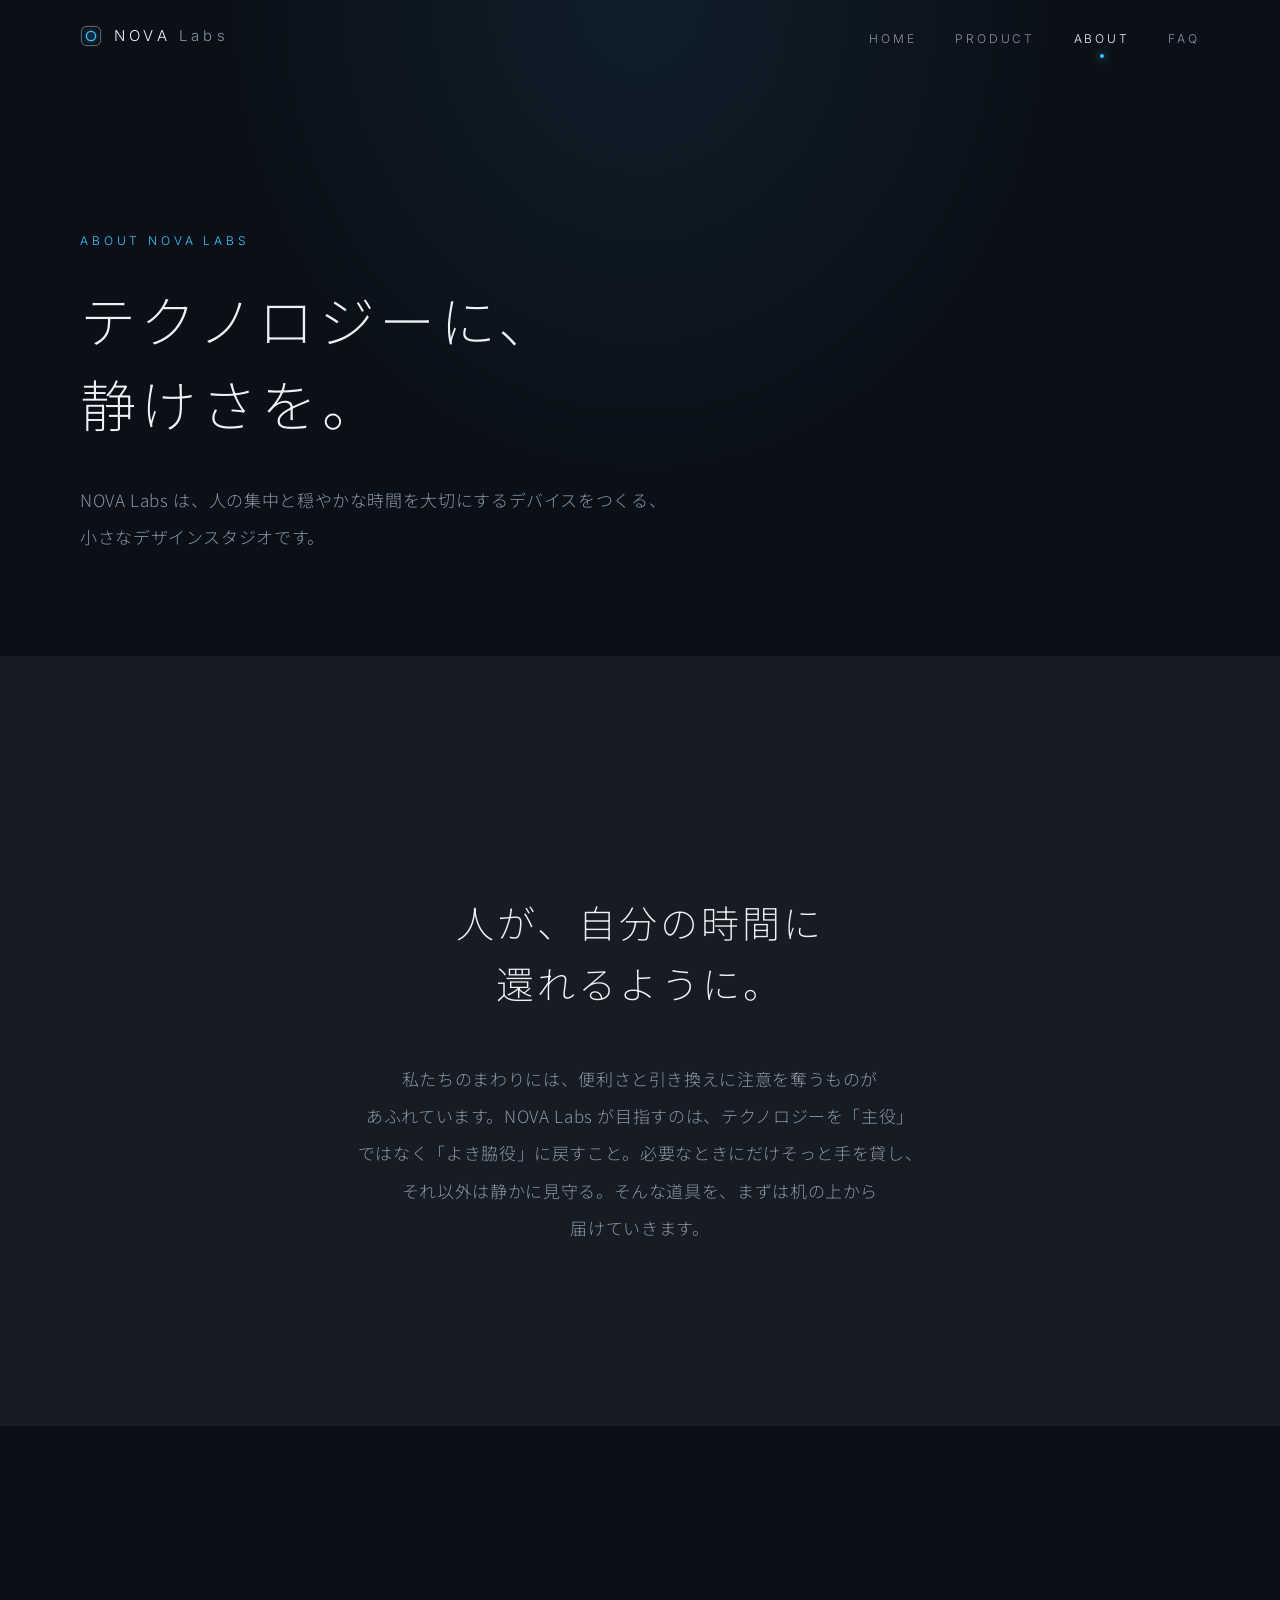
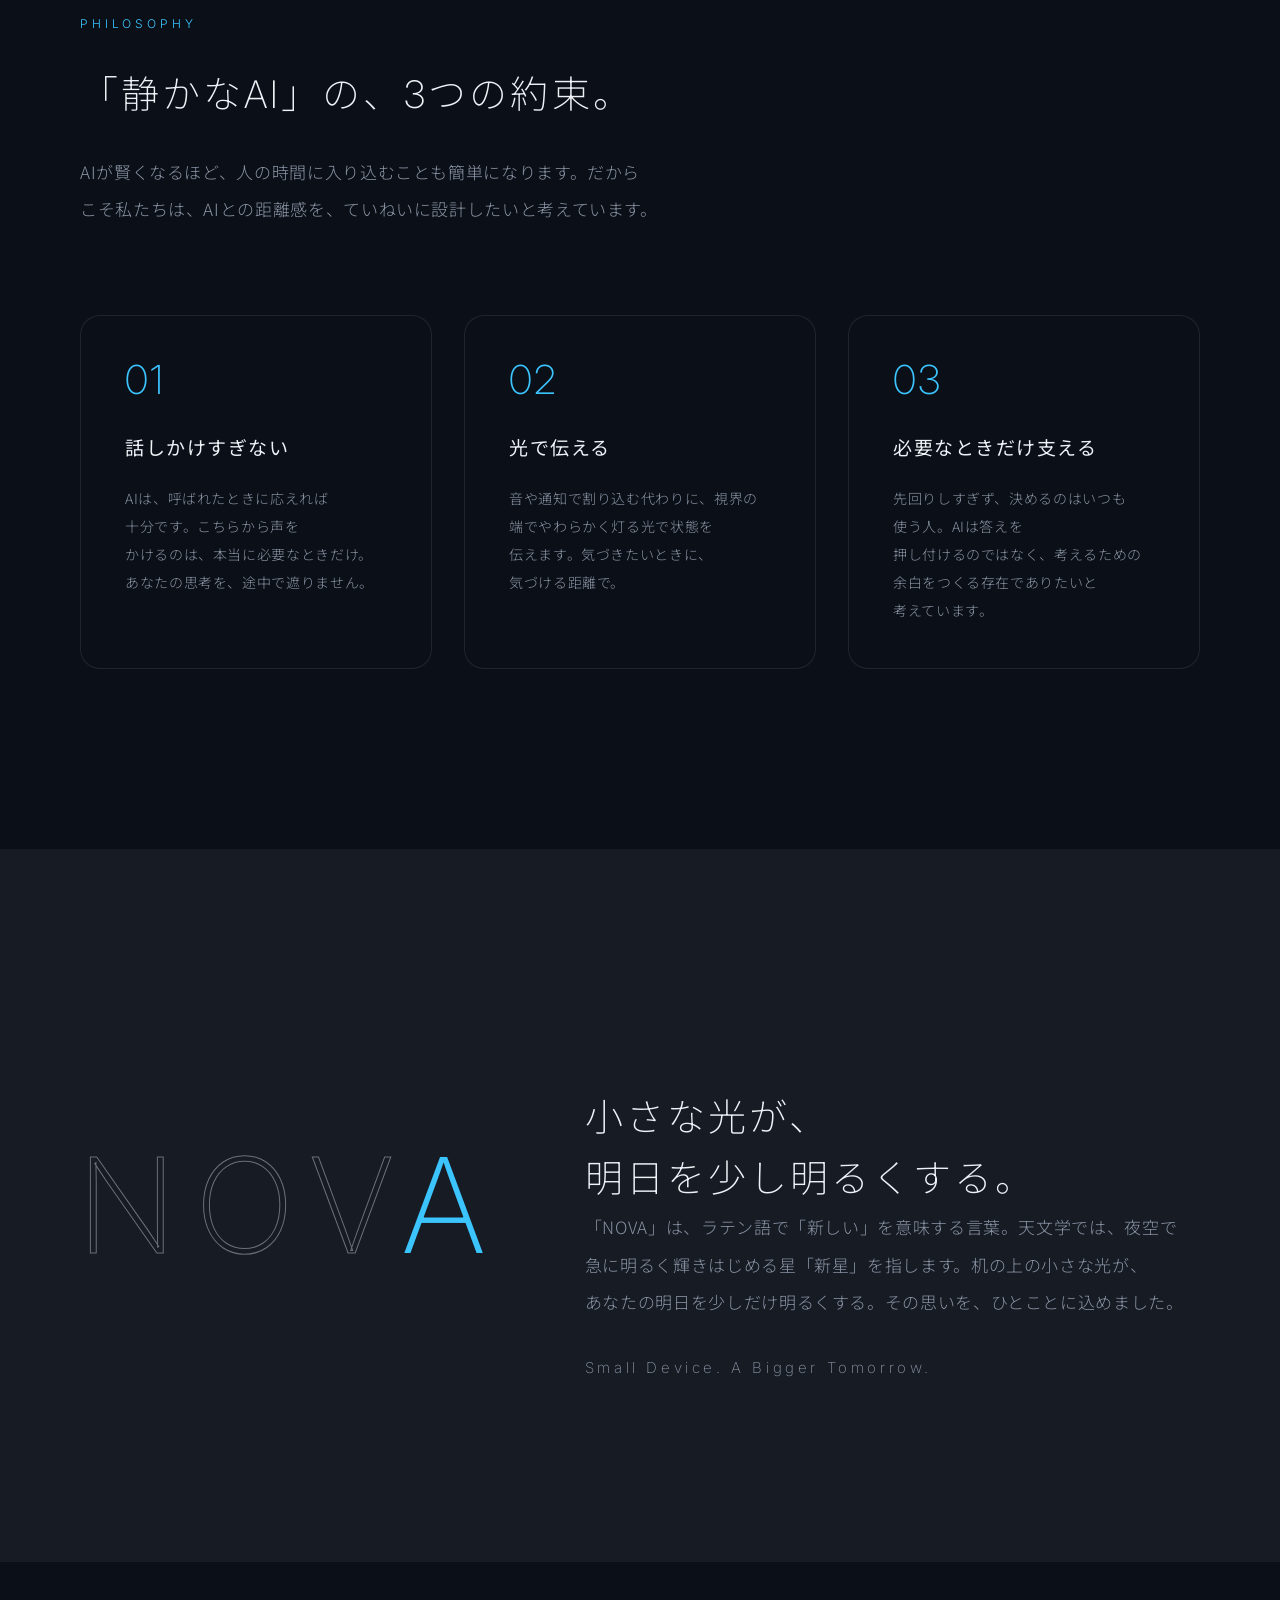
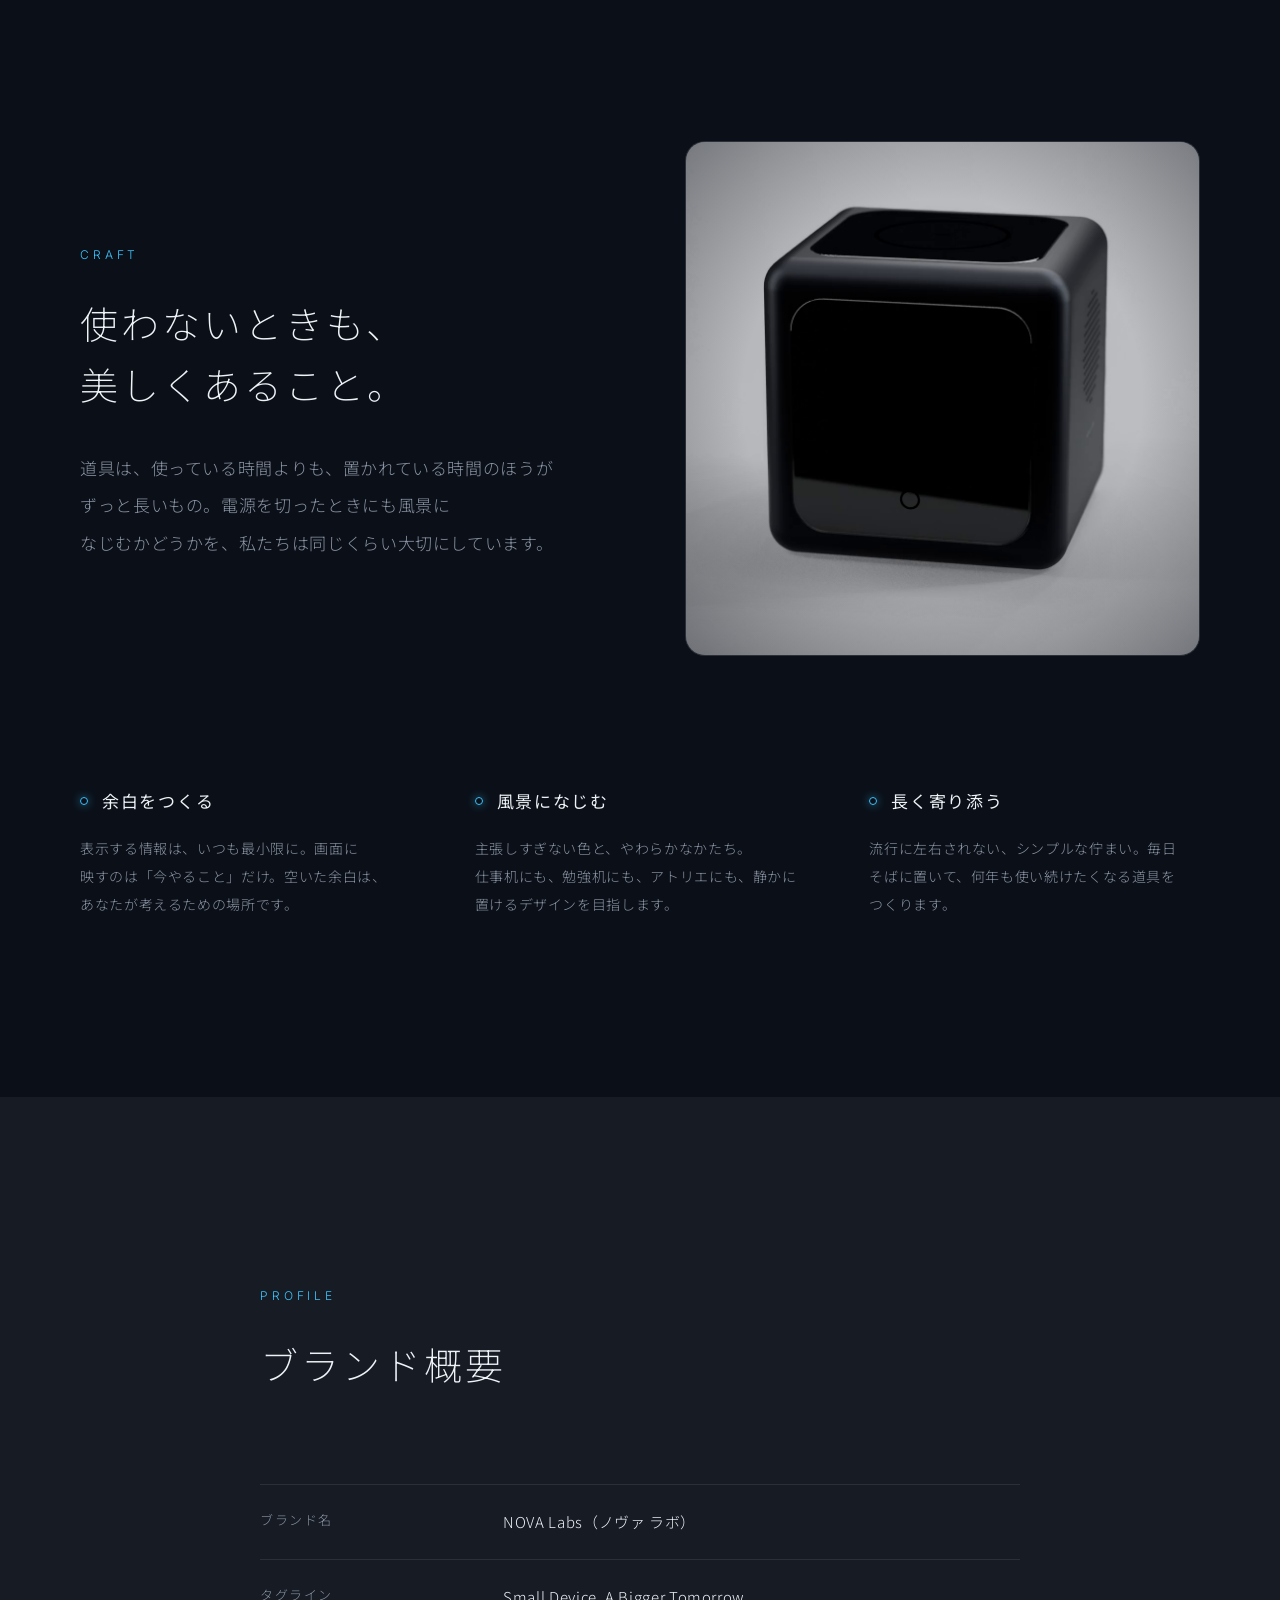
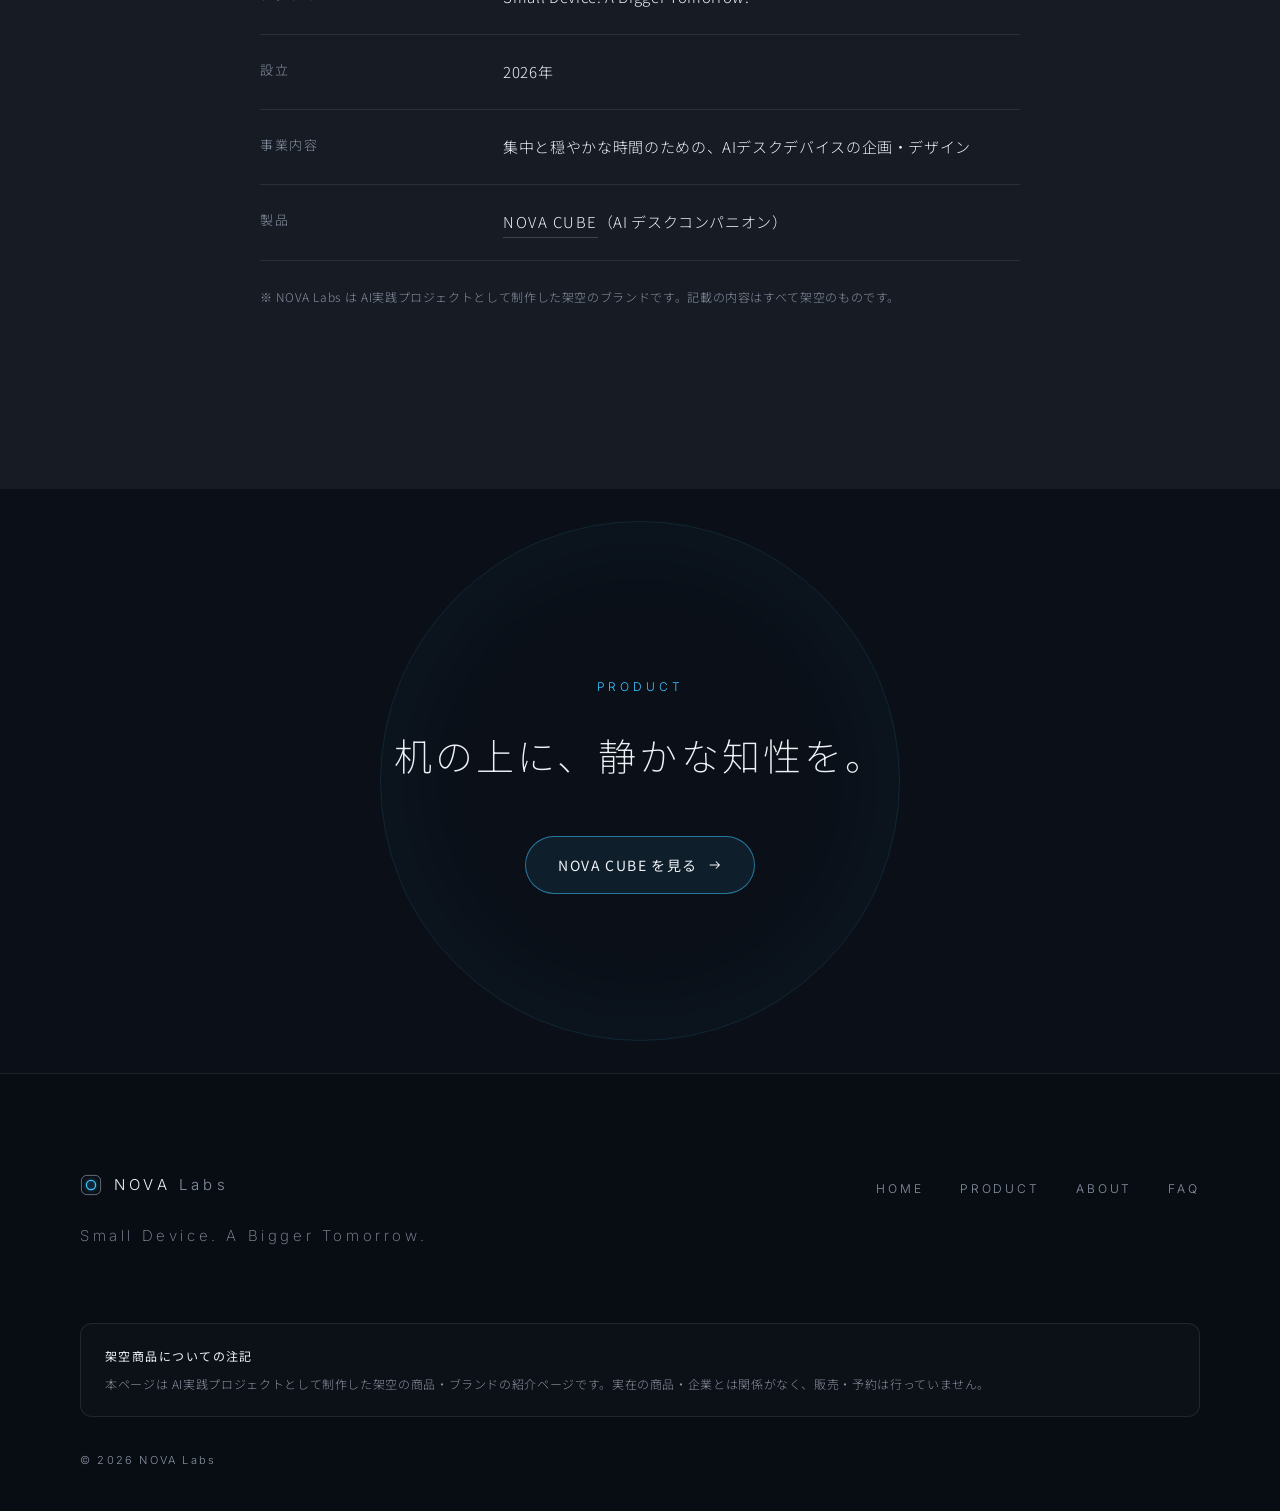
==== about.html @ 793b6bb2 "NOVA Labs 公式サイト（架空ブランド）の初版 トップ・製品情報・FAQ・会社紹介の4ページ構成。 HTML/CSS/少量のJavaScriptのみで、GitHub Pagesにそのまま公開でき" ====
<!DOCTYPE html>
<html lang="ja">
<head>
  <meta charset="UTF-8">
  <meta name="viewport" content="width=device-width, initial-scale=1, viewport-fit=cover">
  <title>NOVA Labs について | NOVA Labs</title>
  <meta name="description" content="テクノロジーに、静けさを。NOVA Labs のミッションと、ものづくりの考え方。※AI実践プロジェクトとして制作した架空のブランドです。">
  <meta name="theme-color" content="#0B1018">
  <meta property="og:type" content="website">
  <meta property="og:title" content="NOVA Labs について | NOVA Labs">
  <meta property="og:description" content="テクノロジーに、静けさを。NOVA Labs のミッションとブランドの考え方（架空のブランド）">
  <link rel="icon" href="data:image/svg+xml,%3Csvg xmlns='http://www.w3.org/2000/svg' viewBox='0 0 32 32'%3E%3Crect width='32' height='32' rx='8' fill='%230B1018'/%3E%3Ccircle cx='16' cy='16' r='7' fill='none' stroke='%233CC4FF' stroke-width='2'/%3E%3C/svg%3E">
  <link rel="preconnect" href="https://fonts.googleapis.com">
  <link rel="preconnect" href="https://fonts.gstatic.com" crossorigin>
  <link href="https://fonts.googleapis.com/css2?family=Inter:wght@200;300;400&family=Noto+Sans+JP:wght@200;300;400&display=swap" rel="stylesheet">
  <link rel="stylesheet" href="css/style.css">
  <script>document.documentElement.classList.add("js");</script>
  <script src="js/main.js" defer></script>
</head>
<body>
  <a class="skip-link" href="#main">本文へスキップ</a>

  <!-- ========== ヘッダー ========== -->
  <header class="site-header">
    <div class="wrap header-inner">
      <a class="logo" href="index.html" aria-label="NOVA Labs トップページ">
        <svg class="logo-mark" viewBox="0 0 24 24" fill="none" aria-hidden="true"><rect x="1.5" y="1.5" width="21" height="21" rx="6" stroke="currentColor" stroke-opacity=".45"/><circle cx="12" cy="12" r="5" stroke="#3CC4FF" stroke-width="1.4"/></svg>
        <span>NOVA <b>Labs</b></span>
      </a>
      <button class="nav-toggle" type="button" aria-expanded="false" aria-controls="global-nav" aria-label="メニューを開く"><span></span><span></span></button>
      <nav class="global-nav" id="global-nav" aria-label="メインメニュー">
        <ul>
          <li><a href="index.html">Home</a></li>
          <li><a href="product.html">Product</a></li>
          <li><a href="about.html" aria-current="page">About</a></li>
          <li><a href="faq.html">FAQ</a></li>
        </ul>
      </nav>
    </div>
  </header>

  <main id="main">

    <!-- ========== ページ見出し ========== -->
    <section class="page-hero">
      <div class="wrap">
        <p class="eyebrow fade">About NOVA Labs</p>
        <h1 class="heading-xl fade" style="--delay:.1s">テクノロジーに、<br>静けさを。</h1>
        <p class="lead fade" style="--delay:.2s">NOVA Labs は、人の集中と穏やかな時間を大切にするデバイスをつくる、小さなデザインスタジオです。</p>
      </div>
    </section>

    <!-- ========== ミッション ========== -->
    <section class="section section--sub mission">
      <div class="wrap wrap--narrow">
        <p class="eyebrow fade">Mission</p>
        <h2 class="heading-l fade" style="--delay:.1s">人が、自分の時間に<br>還れるように。</h2>
        <p class="lead fade" style="--delay:.2s">私たちのまわりには、便利さと引き換えに注意を奪うものがあふれています。NOVA Labs が目指すのは、テクノロジーを「主役」ではなく「よき脇役」に戻すこと。必要なときにだけそっと手を貸し、それ以外は静かに見守る。そんな道具を、まずは机の上から届けていきます。</p>
      </div>
    </section>

    <!-- ========== ブランドの考え方 ========== -->
    <section class="section">
      <div class="wrap">
        <div class="section-head">
          <p class="eyebrow fade">Philosophy</p>
          <h2 class="heading-l fade" style="--delay:.1s">「静かなAI」の、3つの約束。</h2>
          <p class="lead fade" style="--delay:.2s">AIが賢くなるほど、人の時間に入り込むことも簡単になります。だからこそ私たちは、AIとの距離感を、ていねいに設計したいと考えています。</p>
        </div>

        <ol class="principles">
          <li class="principle fade">
            <p class="principle__num">01</p>
            <h3 class="principle__title">話しかけすぎない</h3>
            <p class="principle__text">AIは、呼ばれたときに応えれば十分です。こちらから声をかけるのは、本当に必要なときだけ。あなたの思考を、途中で遮りません。</p>
          </li>
          <li class="principle fade" style="--delay:.1s">
            <p class="principle__num">02</p>
            <h3 class="principle__title">光で伝える</h3>
            <p class="principle__text">音や通知で割り込む代わりに、視界の端でやわらかく灯る光で状態を伝えます。気づきたいときに、気づける距離で。</p>
          </li>
          <li class="principle fade" style="--delay:.2s">
            <p class="principle__num">03</p>
            <h3 class="principle__title">必要なときだけ支える</h3>
            <p class="principle__text">先回りしすぎず、決めるのはいつも使う人。AIは答えを押し付けるのではなく、考えるための余白をつくる存在でありたいと考えています。</p>
          </li>
        </ol>
      </div>
    </section>

    <!-- ========== 名前の由来 ========== -->
    <section class="section section--sub">
      <div class="wrap">
        <div class="name-origin">
          <p class="name-origin__word fade" aria-hidden="true">NOV<span>A</span></p>
          <div>
            <p class="eyebrow fade">Our Name</p>
            <h2 class="heading-l fade" style="--delay:.1s">小さな光が、<br>明日を少し明るくする。</h2>
            <p class="lead fade" style="--delay:.2s">「NOVA」は、ラテン語で「新しい」を意味する言葉。天文学では、夜空で急に明るく輝きはじめる星「新星」を指します。机の上の小さな光が、あなたの明日を少しだけ明るくする。その思いを、ひとことに込めました。</p>
            <p class="tagline-en fade" style="--delay:.3s; margin-top:32px">Small Device. A Bigger Tomorrow.</p>
          </div>
        </div>
      </div>
    </section>

    <!-- ========== ものづくりの姿勢 ========== -->
    <section class="section">
      <div class="wrap">
        <div class="split split--reverse">
          <figure class="fade">
            <div class="frame" style="aspect-ratio:1/1">
              <img src="images/nova-cube-design-off.png" width="1040" height="1040" alt="電源を切った状態の NOVA CUBE。黒いガラス面が静かに佇む" loading="lazy">
            </div>
          </figure>
          <div>
            <p class="eyebrow fade">Craft</p>
            <h2 class="heading-l fade" style="--delay:.1s">使わないときも、<br>美しくあること。</h2>
            <p class="lead fade" style="--delay:.2s">道具は、使っている時間よりも、置かれている時間のほうがずっと長いもの。電源を切ったときにも風景になじむかどうかを、私たちは同じくらい大切にしています。</p>
          </div>
        </div>

        <div class="values" style="margin-top:clamp(72px, 10vw, 128px)">
          <div class="value fade">
            <h3 class="value__title">余白をつくる</h3>
            <p class="value__text">表示する情報は、いつも最小限に。画面に映すのは「今やること」だけ。空いた余白は、あなたが考えるための場所です。</p>
          </div>
          <div class="value fade" style="--delay:.1s">
            <h3 class="value__title">風景になじむ</h3>
            <p class="value__text">主張しすぎない色と、やわらかなかたち。仕事机にも、勉強机にも、アトリエにも、静かに置けるデザインを目指します。</p>
          </div>
          <div class="value fade" style="--delay:.2s">
            <h3 class="value__title">長く寄り添う</h3>
            <p class="value__text">流行に左右されない、シンプルな佇まい。毎日そばに置いて、何年も使い続けたくなる道具をつくります。</p>
          </div>
        </div>
      </div>
    </section>

    <!-- ========== ブランド概要 ========== -->
    <section class="section section--sub">
      <div class="wrap wrap--narrow">
        <div class="section-head">
          <p class="eyebrow fade">Profile</p>
          <h2 class="heading-l fade" style="--delay:.1s">ブランド概要</h2>
        </div>
        <div class="fade" style="--delay:.2s">
          <table class="spec-table">
            <tbody>
              <tr><th scope="row">ブランド名</th><td>NOVA Labs（ノヴァ ラボ）</td></tr>
              <tr><th scope="row">タグライン</th><td>Small Device. A Bigger Tomorrow.</td></tr>
              <tr><th scope="row">設立</th><td>2026年</td></tr>
              <tr><th scope="row">事業内容</th><td>集中と穏やかな時間のための、AIデスクデバイスの企画・デザイン</td></tr>
              <tr><th scope="row">製品</th><td><a class="text-link" href="product.html" style="font-size:inherit; padding-bottom:0">NOVA CUBE</a>（AI デスクコンパニオン）</td></tr>
            </tbody>
          </table>
          <p class="spec-note">※ NOVA Labs は AI実践プロジェクトとして制作した架空のブランドです。記載の内容はすべて架空のものです。</p>
        </div>
      </div>
    </section>

    <!-- ========== 締め ========== -->
    <section class="section closing">
      <div class="wrap wrap--narrow">
        <p class="eyebrow fade">Product</p>
        <h2 class="heading-l fade" style="--delay:.1s">机の上に、静かな知性を。</h2>
        <div class="fade" style="--delay:.2s">
          <div class="btn-row">
            <a class="btn btn--primary" href="product.html">NOVA CUBE を見る
              <svg class="arrow" viewBox="0 0 16 16" fill="none" stroke="currentColor" stroke-width="1.2" aria-hidden="true"><path d="M2 8h11M9 4l4 4-4 4"/></svg>
            </a>
          </div>
        </div>
      </div>
    </section>

  </main>

  <!-- ========== フッター ========== -->
  <footer class="site-footer">
    <div class="wrap">
      <div class="footer-top">
        <div class="footer-brand">
          <a class="logo" href="index.html">
            <svg class="logo-mark" viewBox="0 0 24 24" fill="none" aria-hidden="true"><rect x="1.5" y="1.5" width="21" height="21" rx="6" stroke="currentColor" stroke-opacity=".45"/><circle cx="12" cy="12" r="5" stroke="#3CC4FF" stroke-width="1.4"/></svg>
            <span>NOVA <b>Labs</b></span>
          </a>
          <p class="tagline-en">Small Device. A Bigger Tomorrow.</p>
        </div>
        <nav class="footer-nav" aria-label="フッターメニュー">
          <ul>
            <li><a href="index.html">Home</a></li>
            <li><a href="product.html">Product</a></li>
            <li><a href="about.html">About</a></li>
            <li><a href="faq.html">FAQ</a></li>
          </ul>
        </nav>
      </div>
      <p class="fiction-note"><strong>架空商品についての注記</strong>本ページは AI実践プロジェクトとして制作した架空の商品・ブランドの紹介ページです。実在の商品・企業とは関係がなく、販売・予約は行っていません。</p>
      <p class="copyright">© 2026 NOVA Labs</p>
    </div>
  </footer>
</body>
</html>
---- css/style.css ----
/* ==========================================================
   NOVA Labs — 共通スタイル
   ブランドカラー / 書体は原稿「ブランド基本情報」に準拠
   ========================================================== */

:root {
  --bg: #0B1018;          /* ミッドナイトネイビー */
  --bg-sub: #161B24;      /* ダークチャコール */
  --text: #EEF2F7;        /* オフホワイト */
  --text-sub: #8A93A3;    /* グレー */
  --accent: #3CC4FF;      /* NOVAブルー */
  --accent-soft: rgba(60, 196, 255, 0.14);
  --line: rgba(238, 242, 247, 0.09);
  --line-strong: rgba(238, 242, 247, 0.18);

  --font-head: "Inter", "Noto Sans JP", system-ui, sans-serif;
  --font-body: "Noto Sans JP", "Inter", "Hiragino Sans", "Yu Gothic", system-ui, sans-serif;

  --wrap: 1120px;
  --gutter: clamp(20px, 5vw, 40px);
  --section-y: clamp(96px, 14vw, 180px);
  --radius: 20px;
  --ease: cubic-bezier(0.22, 0.61, 0.36, 1);
  --header-h: 72px;

  color-scheme: dark;
}

*,
*::before,
*::after { box-sizing: border-box; }

html {
  scroll-behavior: smooth;
  scroll-padding-top: var(--header-h);
  -webkit-text-size-adjust: 100%;
}
html:has(.page-nav) { scroll-padding-top: calc(var(--header-h) + 52px); }

body {
  margin: 0;
  background: var(--bg);
  color: var(--text);
  font-family: var(--font-body);
  font-weight: 300;
  font-size: 16px;
  line-height: 2;
  letter-spacing: 0.04em;
  -webkit-font-smoothing: antialiased;
  overflow-x: hidden;
  overflow-x: clip;
}

/* 日本語の改行を文節単位に（対応ブラウザのみ） */
h1, h2, h3, summary, .faq-answer p, .lead, .feature__text, .scene__text, .principle__text, .value__text, .link-card__text {
  word-break: auto-phrase;
}

img { max-width: 100%; height: auto; display: block; }

a { color: inherit; text-decoration: none; }

h1, h2, h3, p, dl, dd, ul, ol, figure { margin: 0; }
ul, ol { padding: 0; list-style: none; }

::selection { background: var(--accent-soft); color: var(--text); }

:focus-visible {
  outline: 1px solid var(--accent);
  outline-offset: 4px;
  border-radius: 4px;
}

.skip-link {
  position: absolute;
  left: 16px;
  top: -60px;
  z-index: 200;
  padding: 8px 16px;
  background: var(--bg-sub);
  border: 1px solid var(--line-strong);
  border-radius: 999px;
  font-size: 13px;
}
.skip-link:focus { top: 12px; }

.wrap {
  width: 100%;
  max-width: calc(var(--wrap) + var(--gutter) * 2);
  margin-inline: auto;
  padding-inline: var(--gutter);
}

.wrap--narrow { max-width: calc(760px + var(--gutter) * 2); }

/* ---------- 文字スタイル ---------- */

.eyebrow {
  display: inline-block;
  font-family: var(--font-head);
  font-weight: 300;
  font-size: 12px;
  letter-spacing: 0.32em;
  text-transform: uppercase;
  color: var(--accent);
  margin-bottom: 28px;
}

.heading-xl,
.heading-l,
.heading-m {
  font-family: var(--font-head);
  font-weight: 200;
  letter-spacing: 0.08em;
  line-height: 1.6;
}

.heading-xl { font-size: clamp(30px, 5.2vw, 56px); line-height: 1.5; }
.heading-l  { font-size: clamp(24px, 3.6vw, 38px); }
.heading-m  { font-size: clamp(19px, 2.2vw, 24px); font-weight: 300; }

.lead {
  font-size: clamp(15px, 1.6vw, 17px);
  color: var(--text-sub);
  line-height: 2.2;
}

.text-sub { color: var(--text-sub); }

.nobr { display: inline-block; }

/* ---------- ボタン ---------- */

.btn-row {
  display: flex;
  flex-wrap: wrap;
  gap: 16px;
  margin-top: 48px;
}

.btn {
  display: inline-flex;
  align-items: center;
  justify-content: center;
  gap: 10px;
  min-height: 52px;
  padding: 14px 32px;
  border-radius: 999px;
  border: 1px solid var(--line-strong);
  background: transparent;
  color: var(--text);
  font: inherit;
  font-size: 14px;
  font-weight: 400;
  letter-spacing: 0.1em;
  cursor: pointer;
  transition: border-color 0.4s var(--ease), background-color 0.4s var(--ease), box-shadow 0.4s var(--ease), color 0.4s var(--ease);
}

.btn:hover { border-color: var(--text-sub); }

.btn--primary {
  border-color: rgba(60, 196, 255, 0.55);
  background: rgba(60, 196, 255, 0.08);
}
.btn--primary:hover {
  border-color: var(--accent);
  background: rgba(60, 196, 255, 0.14);
  box-shadow: 0 0 32px rgba(60, 196, 255, 0.18);
}

.btn .arrow {
  width: 14px;
  height: 14px;
  transition: transform 0.4s var(--ease);
}
.btn:hover .arrow { transform: translateX(3px); }

.text-link {
  display: inline-flex;
  align-items: center;
  gap: 10px;
  font-size: 14px;
  letter-spacing: 0.1em;
  color: var(--text);
  padding-bottom: 4px;
  border-bottom: 1px solid var(--line-strong);
  transition: border-color 0.4s var(--ease), color 0.4s var(--ease);
}
.text-link:hover { border-color: var(--accent); color: var(--accent); }

/* 先行予約ボタンを押したときの案内 */
.reserve-note {
  margin-top: 20px;
  font-size: 13px;
  line-height: 1.9;
  color: var(--text-sub);
}
.reserve-note::before {
  content: "";
  display: inline-block;
  width: 6px;
  height: 6px;
  margin-right: 10px;
  border-radius: 50%;
  background: var(--accent);
  box-shadow: 0 0 10px var(--accent);
  vertical-align: middle;
}

/* ==========================================================
   ヘッダー
   ========================================================== */

.site-header {
  position: fixed;
  inset: 0 0 auto 0;
  z-index: 100;
  padding-top: env(safe-area-inset-top, 0px);
  transition: background-color 0.5s var(--ease), border-color 0.5s var(--ease), backdrop-filter 0.5s var(--ease);
  border-bottom: 1px solid transparent;
}

.site-header.is-scrolled,
.site-header.is-open {
  background: rgba(11, 16, 24, 0.78);
  -webkit-backdrop-filter: blur(16px);
  backdrop-filter: blur(16px);
  border-bottom-color: var(--line);
}

.header-inner {
  display: flex;
  align-items: center;
  justify-content: space-between;
  height: var(--header-h);
}

.logo {
  display: inline-flex;
  align-items: center;
  gap: 12px;
  font-family: var(--font-head);
  font-weight: 300;
  font-size: 15px;
  letter-spacing: 0.28em;
}

.logo-mark {
  width: 22px;
  height: 22px;
  flex-shrink: 0;
}
.logo-mark circle { filter: drop-shadow(0 0 3px rgba(60, 196, 255, 0.8)); }

.logo span b { font-weight: 300; color: var(--text-sub); }

.global-nav ul {
  display: flex;
  gap: clamp(24px, 3vw, 44px);
}

.global-nav a {
  position: relative;
  font-family: var(--font-head);
  font-size: 12px;
  letter-spacing: 0.24em;
  text-transform: uppercase;
  color: var(--text-sub);
  transition: color 0.4s var(--ease);
  padding-block: 8px;
}

.global-nav a:hover,
.global-nav a[aria-current="page"] { color: var(--text); }

.global-nav a[aria-current="page"]::after {
  content: "";
  position: absolute;
  left: 50%;
  bottom: -4px;
  width: 4px;
  height: 4px;
  margin-left: -2px;
  border-radius: 50%;
  background: var(--accent);
  box-shadow: 0 0 8px var(--accent);
}

.nav-toggle {
  display: none;
  position: relative;
  width: 44px;
  height: 44px;
  margin-right: -10px;
  background: none;
  border: 0;
  color: var(--text);
  cursor: pointer;
}

.nav-toggle span {
  position: absolute;
  left: 12px;
  right: 12px;
  height: 1px;
  background: currentColor;
  transition: transform 0.4s var(--ease), top 0.4s var(--ease);
}
.nav-toggle span:nth-child(1) { top: 18px; }
.nav-toggle span:nth-child(2) { top: 26px; }

.site-header.is-open .nav-toggle span:nth-child(1) { top: 22px; transform: rotate(45deg); }
.site-header.is-open .nav-toggle span:nth-child(2) { top: 22px; transform: rotate(-45deg); }

@media (max-width: 760px) {
  :root { --header-h: 64px; }

  .nav-toggle { display: block; }

  .global-nav {
    position: absolute;
    top: 100%;
    left: 0;
    right: 0;
    background: var(--bg);
    border-bottom: 1px solid var(--line);
    visibility: hidden;
    opacity: 0;
    transform: translateY(-8px);
    transition: opacity 0.4s var(--ease), transform 0.4s var(--ease), visibility 0.4s;
  }

  .site-header.is-open { background: var(--bg); }

  .site-header.is-open .global-nav {
    visibility: visible;
    opacity: 1;
    transform: none;
  }

  .global-nav ul {
    flex-direction: column;
    gap: 0;
    padding: 12px var(--gutter) 28px;
  }

  .global-nav a {
    display: block;
    padding-block: 16px;
    font-size: 13px;
    border-bottom: 1px solid var(--line);
  }

  .global-nav a[aria-current="page"]::after {
    left: auto;
    right: 4px;
    top: 50%;
    bottom: auto;
    margin: -2px 0 0;
  }
}

/* ==========================================================
   共通セクション
   ========================================================== */

.section { padding-block: var(--section-y); }
.section--sub { background: var(--bg-sub); }

.section-head { margin-bottom: clamp(48px, 7vw, 88px); }
.section-head .lead { margin-top: 28px; max-width: 40em; }
.section-head--center { text-align: center; }
.section-head--center .lead { margin-inline: auto; }

/* 下層ページの見出し */
.page-hero {
  overflow: hidden;
  padding-top: calc(var(--header-h) + clamp(72px, 12vw, 150px));
  padding-bottom: clamp(56px, 8vw, 100px);
  position: relative;
}
.page-hero .lead { margin-top: 32px; max-width: 36em; }

.page-hero::before {
  content: "";
  position: absolute;
  top: 0;
  left: 50%;
  width: min(900px, 140vw);
  height: 520px;
  transform: translateX(-50%);
  background: radial-gradient(ellipse at 50% 0%, rgba(60, 196, 255, 0.08), transparent 65%);
  pointer-events: none;
}

/* 画像フレーム（明るい背景の製品写真を、暗い画面になじませる） */
.frame {
  position: relative;
  overflow: hidden;
  border-radius: var(--radius);
  background: var(--bg-sub);
  border: 1px solid var(--line);
}
.frame img {
  width: 100%;
  height: 100%;
  object-fit: cover;
}
.frame::after {
  content: "";
  position: absolute;
  inset: 0;
  pointer-events: none;
  background: radial-gradient(ellipse at center, transparent 55%, rgba(11, 16, 24, 0.38) 100%);
}
.frame--flat::after { display: none; }

.caption {
  margin-top: 16px;
  font-size: 12px;
  letter-spacing: 0.12em;
  color: var(--text-sub);
}

/* 2カラム（画像＋テキスト） */
.split {
  display: grid;
  grid-template-columns: 1fr 1fr;
  gap: clamp(40px, 7vw, 104px);
  align-items: center;
}
.split--reverse > :first-child { order: 2; }
.split .lead { margin-top: 32px; }

@media (max-width: 860px) {
  .split { grid-template-columns: 1fr; }
  .split--reverse > :first-child { order: 0; }
}

/* ==========================================================
   トップページ
   ========================================================== */

.hero {
  position: relative;
  overflow: hidden;
  padding-top: calc(var(--header-h) + clamp(64px, 11vw, 132px));
  padding-bottom: clamp(64px, 10vw, 120px);
  text-align: center;
}

.hero::before {
  content: "";
  position: absolute;
  top: 0;
  left: 50%;
  width: min(1100px, 160vw);
  height: 760px;
  transform: translateX(-50%);
  background: radial-gradient(ellipse at 50% 10%, rgba(60, 196, 255, 0.1), transparent 62%);
  pointer-events: none;
}

.hero .lead {
  margin: 36px auto 0;
  max-width: 30em;
}

.hero .btn-row { justify-content: center; }

.hero-visual {
  position: relative;
  margin-top: clamp(64px, 9vw, 112px);
}

.hero-visual .frame { aspect-ratio: 16 / 9; }

.hero-visual::before {
  content: "";
  position: absolute;
  left: 15%;
  right: 15%;
  bottom: -40px;
  height: 80px;
  background: radial-gradient(ellipse at center, rgba(60, 196, 255, 0.22), transparent 70%);
  filter: blur(20px);
  pointer-events: none;
}

.tagline-en {
  font-family: var(--font-head);
  font-weight: 200;
  letter-spacing: 0.24em;
  font-size: clamp(13px, 1.4vw, 15px);
  color: var(--text-sub);
}

/* 課題提起 */
.statement { text-align: center; }
.statement .lead {
  margin: 40px auto 0;
  max-width: 34em;
}

/* 夜のビジュアル（PCでは画像を右側に、スマホでは上に配置） */
.night-band {
  position: relative;
  min-height: clamp(560px, 48vw, 860px); /* 画像（4:3）の比率に合わせる */
  display: flex;
  align-items: center;
  overflow: hidden;
  background: var(--bg);
}

.night-band__img {
  position: absolute;
  top: 0;
  bottom: 0;
  right: 0;
  left: 36%;
}
.night-band__img img {
  width: 100%;
  height: 100%;
  object-fit: cover;
  object-position: 50% 50%;
}
.night-band__img::after {
  content: "";
  position: absolute;
  inset: 0;
  background:
    linear-gradient(90deg, var(--bg) 0%, rgba(11, 16, 24, 0.55) 22%, transparent 48%),
    linear-gradient(0deg, var(--bg) 0%, transparent 20%),
    linear-gradient(180deg, var(--bg) 0%, transparent 20%);
}

.night-band .wrap { position: relative; }
.night-band__text { max-width: 26em; }
.night-band__text .lead { margin-top: 32px; color: #b3bbc8; }

@media (max-width: 760px) {
  .night-band { display: block; min-height: 0; padding-bottom: var(--section-y); }
  .night-band__img { position: relative; left: auto; height: auto; aspect-ratio: 4 / 3; margin-bottom: -8vw; }
  .night-band__img::after {
    background:
      linear-gradient(0deg, var(--bg) 0%, transparent 35%),
      linear-gradient(180deg, var(--bg) 0%, transparent 18%);
  }
}

/* 機能カード */
.feature-grid {
  display: grid;
  grid-template-columns: repeat(4, 1fr);
  gap: 1px;
  background: var(--line);
  border: 1px solid var(--line);
  border-radius: var(--radius);
  overflow: hidden;
}

.feature {
  background: var(--bg);
  padding: clamp(32px, 3.4vw, 44px) clamp(24px, 2.6vw, 34px);
  transition: background-color 0.5s var(--ease);
}
.section--sub .feature { background: var(--bg-sub); }
.feature:hover { background: #111722; }
.section--sub .feature:hover { background: #1a202b; }

.feature__icon {
  width: 40px;
  height: 40px;
  color: var(--accent);
  margin-bottom: 36px;
}

.feature__label {
  font-family: var(--font-head);
  font-size: 11px;
  letter-spacing: 0.3em;
  color: var(--accent);
}

.feature__title {
  margin-top: 8px;
  font-size: 18px;
  font-weight: 400;
  letter-spacing: 0.08em;
}

.feature__text {
  margin-top: 18px;
  font-size: 14px;
  line-height: 2;
  color: var(--text-sub);
}

@media (max-width: 960px) {
  .feature-grid { grid-template-columns: repeat(2, 1fr); }
}
@media (max-width: 540px) {
  .feature-grid { grid-template-columns: 1fr; }
}

/* 各ページへの導線 */
.link-cards {
  display: grid;
  grid-template-columns: repeat(3, 1fr);
  gap: 20px;
}

.link-card {
  position: relative;
  display: flex;
  flex-direction: column;
  min-height: 240px;
  padding: 36px 32px 32px;
  border: 1px solid var(--line);
  border-radius: var(--radius);
  background: linear-gradient(180deg, rgba(238, 242, 247, 0.02), transparent);
  transition: border-color 0.5s var(--ease), background-color 0.5s var(--ease), transform 0.5s var(--ease);
}
.link-card:hover {
  border-color: rgba(60, 196, 255, 0.4);
  background-color: rgba(60, 196, 255, 0.03);
}

.link-card__label {
  font-family: var(--font-head);
  font-size: 11px;
  letter-spacing: 0.3em;
  color: var(--accent);
}
.link-card__title {
  margin-top: 12px;
  font-size: 20px;
  font-weight: 300;
  letter-spacing: 0.08em;
}
.link-card__text {
  margin-top: 14px;
  font-size: 14px;
  line-height: 1.9;
  color: var(--text-sub);
}
.link-card__arrow {
  margin-top: auto;
  padding-top: 28px;
  width: 20px;
  height: auto;
  color: var(--text-sub);
  transition: color 0.4s var(--ease), transform 0.4s var(--ease);
}
.link-card:hover .link-card__arrow { color: var(--accent); transform: translateX(4px); }

@media (max-width: 860px) {
  .link-cards { grid-template-columns: 1fr; }
  .link-card { min-height: 0; }
}

/* 締めのCTA */
.closing {
  text-align: center;
  position: relative;
  overflow: hidden;
}
.closing::before {
  content: "";
  position: absolute;
  left: 50%;
  top: 50%;
  width: 520px;
  height: 520px;
  transform: translate(-50%, -50%);
  border-radius: 50%;
  border: 1px solid rgba(60, 196, 255, 0.12);
  box-shadow: 0 0 120px rgba(60, 196, 255, 0.05) inset;
  pointer-events: none;
}
.closing .wrap { position: relative; }
.closing .btn-row { justify-content: center; }
.closing .price { margin-top: 36px; }

@media (max-width: 540px) {
  .closing::before { width: 360px; height: 360px; }
}

/* ==========================================================
   製品ページ
   ========================================================== */

.product-hero {
  overflow: hidden;
  padding-top: calc(var(--header-h) + clamp(64px, 10vw, 120px));
  padding-bottom: clamp(56px, 8vw, 96px);
  position: relative;
}
.product-hero::before {
  content: "";
  position: absolute;
  top: 0;
  left: 50%;
  width: min(1000px, 150vw);
  height: 640px;
  transform: translateX(-50%);
  background: radial-gradient(ellipse at 50% 0%, rgba(60, 196, 255, 0.09), transparent 65%);
  pointer-events: none;
}
.product-hero__head { text-align: center; position: relative; }
.product-name {
  font-family: var(--font-head);
  font-weight: 200;
  font-size: clamp(40px, 8vw, 88px);
  letter-spacing: 0.24em;
  line-height: 1.2;
  margin-right: -0.24em; /* 字間ぶんのずれを補正して中央に */
}
.product-hero__head .lead { margin: 28px auto 0; max-width: 30em; }
.product-hero .frame {
  margin-top: clamp(56px, 8vw, 96px);
  aspect-ratio: 16 / 9;
}

/* ページ内ナビ（製品ページの目次） */
.page-nav {
  position: sticky;
  top: calc(var(--header-h) + env(safe-area-inset-top, 0px));
  z-index: 50;
  background: rgba(11, 16, 24, 0.82);
  -webkit-backdrop-filter: blur(14px);
  backdrop-filter: blur(14px);
  border-bottom: 1px solid var(--line);
}
.page-nav ul {
  display: flex;
  gap: clamp(20px, 3vw, 40px);
  overflow-x: auto;
  scrollbar-width: none;
  -webkit-overflow-scrolling: touch;
}
.page-nav ul::-webkit-scrollbar { display: none; }
.page-nav a {
  display: block;
  padding-block: 16px;
  font-family: var(--font-head);
  font-size: 11px;
  letter-spacing: 0.24em;
  text-transform: uppercase;
  white-space: nowrap;
  color: var(--text-sub);
  transition: color 0.4s var(--ease);
}
.page-nav a:hover,
.page-nav a.is-active { color: var(--text); }

/* 数字で見るキューブ */
.key-figures {
  display: grid;
  grid-template-columns: repeat(3, 1fr);
  margin-top: clamp(56px, 8vw, 96px);
  border-top: 1px solid var(--line);
}
.key-figure {
  display: flex;
  flex-direction: column-reverse; /* 数値を上、ラベルを下に表示 */
  justify-content: flex-end;
  padding: 32px 0 0;
}
.key-figure + .key-figure { padding-left: clamp(16px, 3vw, 40px); border-left: 1px solid var(--line); }
.key-figure__value {
  font-family: var(--font-head);
  font-weight: 200;
  font-size: clamp(30px, 4.6vw, 52px);
  letter-spacing: 0.04em;
  line-height: 1.2;
}
.key-figure__value small {
  font-size: 0.38em;
  margin-left: 6px;
  letter-spacing: 0.12em;
  color: var(--text-sub);
}
.key-figure__label {
  margin-top: 10px;
  font-size: 13px;
  color: var(--text-sub);
}
@media (max-width: 540px) {
  .key-figures { grid-template-columns: 1fr; }
  .key-figure + .key-figure { padding-left: 0; border-left: 0; border-top: 1px solid var(--line); margin-top: 32px; }
}

/* 使い方シーン */
.scenes { display: grid; gap: clamp(72px, 10vw, 128px); }

.scene {
  display: grid;
  grid-template-columns: 1.15fr 1fr;
  gap: clamp(36px, 6vw, 88px);
  align-items: center;
}
.scene:nth-child(even) .scene__img { order: 2; }

.scene__img .frame { aspect-ratio: 4 / 3; }

.scene__time {
  display: flex;
  align-items: center;
  gap: 14px;
  font-family: var(--font-head);
  font-size: 11px;
  letter-spacing: 0.3em;
  color: var(--accent);
  margin-bottom: 24px;
}
.scene__time::after {
  content: "";
  width: 40px;
  height: 1px;
  background: rgba(60, 196, 255, 0.4);
}
.scene__text { margin-top: 24px; color: var(--text-sub); }

@media (max-width: 860px) {
  .scene { grid-template-columns: 1fr; }
  .scene:nth-child(even) .scene__img { order: 0; }
}

/* デザイン */
.design-img .frame { aspect-ratio: 1 / 1; }
.design-points {
  margin-top: 40px;
  display: grid;
  gap: 0;
  border-top: 1px solid var(--line);
}
.design-points li {
  display: flex;
  gap: 20px;
  padding: 18px 0;
  border-bottom: 1px solid var(--line);
  font-size: 14px;
}
.design-points li span:first-child {
  flex: 0 0 5.5em;
  color: var(--text-sub);
}

/* 仕様表 */
.spec-table {
  width: 100%;
  border-collapse: collapse;
  font-size: 15px;
}
.spec-table th,
.spec-table td {
  text-align: left;
  padding: 22px 0;
  border-bottom: 1px solid var(--line);
  vertical-align: top;
  font-weight: 300;
}
.spec-table tr:first-child th,
.spec-table tr:first-child td { border-top: 1px solid var(--line); }
.spec-table th {
  width: 32%;
  color: var(--text-sub);
  font-size: 13px;
  letter-spacing: 0.12em;
  padding-right: 24px;
}
.spec-note {
  margin-top: 24px;
  font-size: 12px;
  color: var(--text-sub);
}
@media (max-width: 540px) {
  .spec-table th,
  .spec-table td { display: block; width: 100%; padding: 0; border: 0; }
  .spec-table th { padding-top: 20px; }
  .spec-table td { padding: 4px 0 20px; border-bottom: 1px solid var(--line); }
  .spec-table tr:first-child th { border-top: 1px solid var(--line); }
  .spec-table tr:first-child td { border-top: 0; }
}

/* 価格 */
.price {
  font-family: var(--font-head);
  font-weight: 200;
  font-size: clamp(36px, 6vw, 60px);
  letter-spacing: 0.04em;
  line-height: 1.3;
}
.price small {
  font-family: var(--font-body);
  font-size: 14px;
  font-weight: 300;
  margin-left: 8px;
  letter-spacing: 0.08em;
  color: var(--text-sub);
}
.price-note {
  margin-top: 12px;
  font-size: 12px;
  color: var(--text-sub);
}

/* ==========================================================
   FAQ
   ========================================================== */

.faq-group + .faq-group { margin-top: clamp(64px, 8vw, 96px); }

.faq-group__title {
  display: flex;
  align-items: baseline;
  gap: 18px;
  margin-bottom: 24px;
  font-size: 15px;
  font-weight: 400;
  letter-spacing: 0.12em;
}
.faq-group__title span {
  font-family: var(--font-head);
  font-size: 11px;
  font-weight: 300;
  letter-spacing: 0.3em;
  color: var(--accent);
}

.faq-list { border-top: 1px solid var(--line); }

.faq-item { border-bottom: 1px solid var(--line); }

.faq-item summary {
  position: relative;
  display: flex;
  gap: 18px;
  padding: 26px 48px 26px 0;
  cursor: pointer;
  list-style: none;
  font-size: 16px;
  font-weight: 400;
  line-height: 1.8;
  transition: color 0.4s var(--ease);
}
.faq-item summary::-webkit-details-marker { display: none; }
.faq-item summary:hover { color: #ffffff; }

.faq-item summary .q,
.faq-answer .a {
  flex-shrink: 0;
  font-family: var(--font-head);
  font-weight: 200;
  font-size: 18px;
  line-height: 1.6;
  width: 1.2em;
}
.faq-item summary .q { color: var(--accent); }
.faq-answer .a { color: var(--text-sub); }

.faq-item summary::before,
.faq-item summary::after {
  content: "";
  position: absolute;
  right: 8px;
  top: 50%;
  width: 14px;
  height: 1px;
  background: var(--text-sub);
  transition: transform 0.4s var(--ease), opacity 0.4s var(--ease);
}
.faq-item summary::after { transform: rotate(90deg); }
.faq-item[open] summary::after { transform: rotate(0deg); opacity: 0; }

.faq-answer {
  display: flex;
  gap: 18px;
  padding: 0 48px 30px 0;
  color: var(--text-sub);
  font-size: 15px;
}
.faq-item[open] .faq-answer { animation: faq-open 0.6s var(--ease); }

@keyframes faq-open {
  from { opacity: 0; transform: translateY(-4px); }
  to   { opacity: 1; transform: none; }
}

/* ==========================================================
   会社紹介
   ========================================================== */

.mission {
  text-align: center;
}
.mission .heading-xl { margin-top: 8px; }
.mission .lead { margin: 44px auto 0; max-width: 34em; }

.principles {
  display: grid;
  grid-template-columns: repeat(3, 1fr);
  gap: clamp(20px, 3vw, 32px);
}
.principle {
  padding: clamp(32px, 3.5vw, 44px);
  border: 1px solid var(--line);
  border-radius: var(--radius);
  background: var(--bg);
}
.principle__num {
  font-family: var(--font-head);
  font-weight: 200;
  font-size: 40px;
  line-height: 1;
  color: var(--accent);
  letter-spacing: 0.04em;
}
.principle__title {
  margin-top: 28px;
  font-size: 19px;
  font-weight: 400;
  letter-spacing: 0.08em;
}
.principle__text {
  margin-top: 18px;
  font-size: 14px;
  color: var(--text-sub);
}
@media (max-width: 860px) {
  .principles { grid-template-columns: 1fr; }
}

.name-origin {
  display: grid;
  grid-template-columns: auto 1fr;
  gap: clamp(32px, 6vw, 88px);
  align-items: center;
}
.name-origin__word {
  font-family: var(--font-head);
  font-weight: 200;
  font-size: clamp(56px, 11vw, 132px);
  letter-spacing: 0.18em;
  line-height: 1;
  color: transparent;
  -webkit-text-stroke: 1px rgba(238, 242, 247, 0.4);
}
.name-origin__word span { color: var(--accent); -webkit-text-stroke: 0; }
@media (max-width: 760px) {
  .name-origin { grid-template-columns: 1fr; }
}

.values {
  display: grid;
  grid-template-columns: repeat(3, 1fr);
  gap: clamp(32px, 5vw, 64px);
}
.value__title {
  display: flex;
  align-items: center;
  gap: 14px;
  font-size: 17px;
  font-weight: 400;
  letter-spacing: 0.1em;
}
.value__title::before {
  content: "";
  width: 8px;
  height: 8px;
  border-radius: 50%;
  border: 1px solid var(--accent);
  box-shadow: 0 0 8px rgba(60, 196, 255, 0.5);
}
.value__text {
  margin-top: 16px;
  font-size: 14px;
  color: var(--text-sub);
}
@media (max-width: 860px) {
  .values { grid-template-columns: 1fr; }
}

/* ==========================================================
   フッター
   ========================================================== */

.site-footer {
  border-top: 1px solid var(--line);
  padding-top: clamp(64px, 8vw, 96px);
  padding-bottom: calc(40px + env(safe-area-inset-bottom, 0px));
  background: #080c13;
}

.footer-top {
  display: flex;
  flex-wrap: wrap;
  justify-content: space-between;
  gap: 40px;
}

.footer-brand .tagline-en { margin-top: 16px; }

.footer-nav ul {
  display: flex;
  flex-wrap: wrap;
  gap: 16px 36px;
}
.footer-nav a {
  font-family: var(--font-head);
  font-size: 12px;
  letter-spacing: 0.24em;
  text-transform: uppercase;
  color: var(--text-sub);
  transition: color 0.4s var(--ease);
}
.footer-nav a:hover { color: var(--text); }

.fiction-note {
  margin-top: clamp(48px, 6vw, 72px);
  padding: 20px 24px;
  border: 1px solid var(--line);
  border-radius: 12px;
  font-size: 12px;
  line-height: 2;
  color: var(--text-sub);
  background: rgba(238, 242, 247, 0.02);
}
.fiction-note strong {
  display: block;
  margin-bottom: 4px;
  font-weight: 400;
  color: var(--text);
  letter-spacing: 0.12em;
}

.copyright {
  margin-top: 32px;
  font-family: var(--font-head);
  font-size: 11px;
  letter-spacing: 0.2em;
  color: var(--text-sub);
}

/* ==========================================================
   スクロール時のフェードイン（JSが有効なときだけ隠す）
   ========================================================== */

.js .fade {
  opacity: 0;
  transform: translateY(24px);
  transition: opacity 1.2s var(--ease), transform 1.2s var(--ease);
  transition-delay: var(--delay, 0s);
}
.js .fade.is-visible {
  opacity: 1;
  transform: none;
}

@media (prefers-reduced-motion: reduce) {
  html { scroll-behavior: auto; }
  .js .fade { opacity: 1; transform: none; transition: none; }
  *, *::before, *::after { animation: none !important; transition-duration: 0.01ms !important; }
}
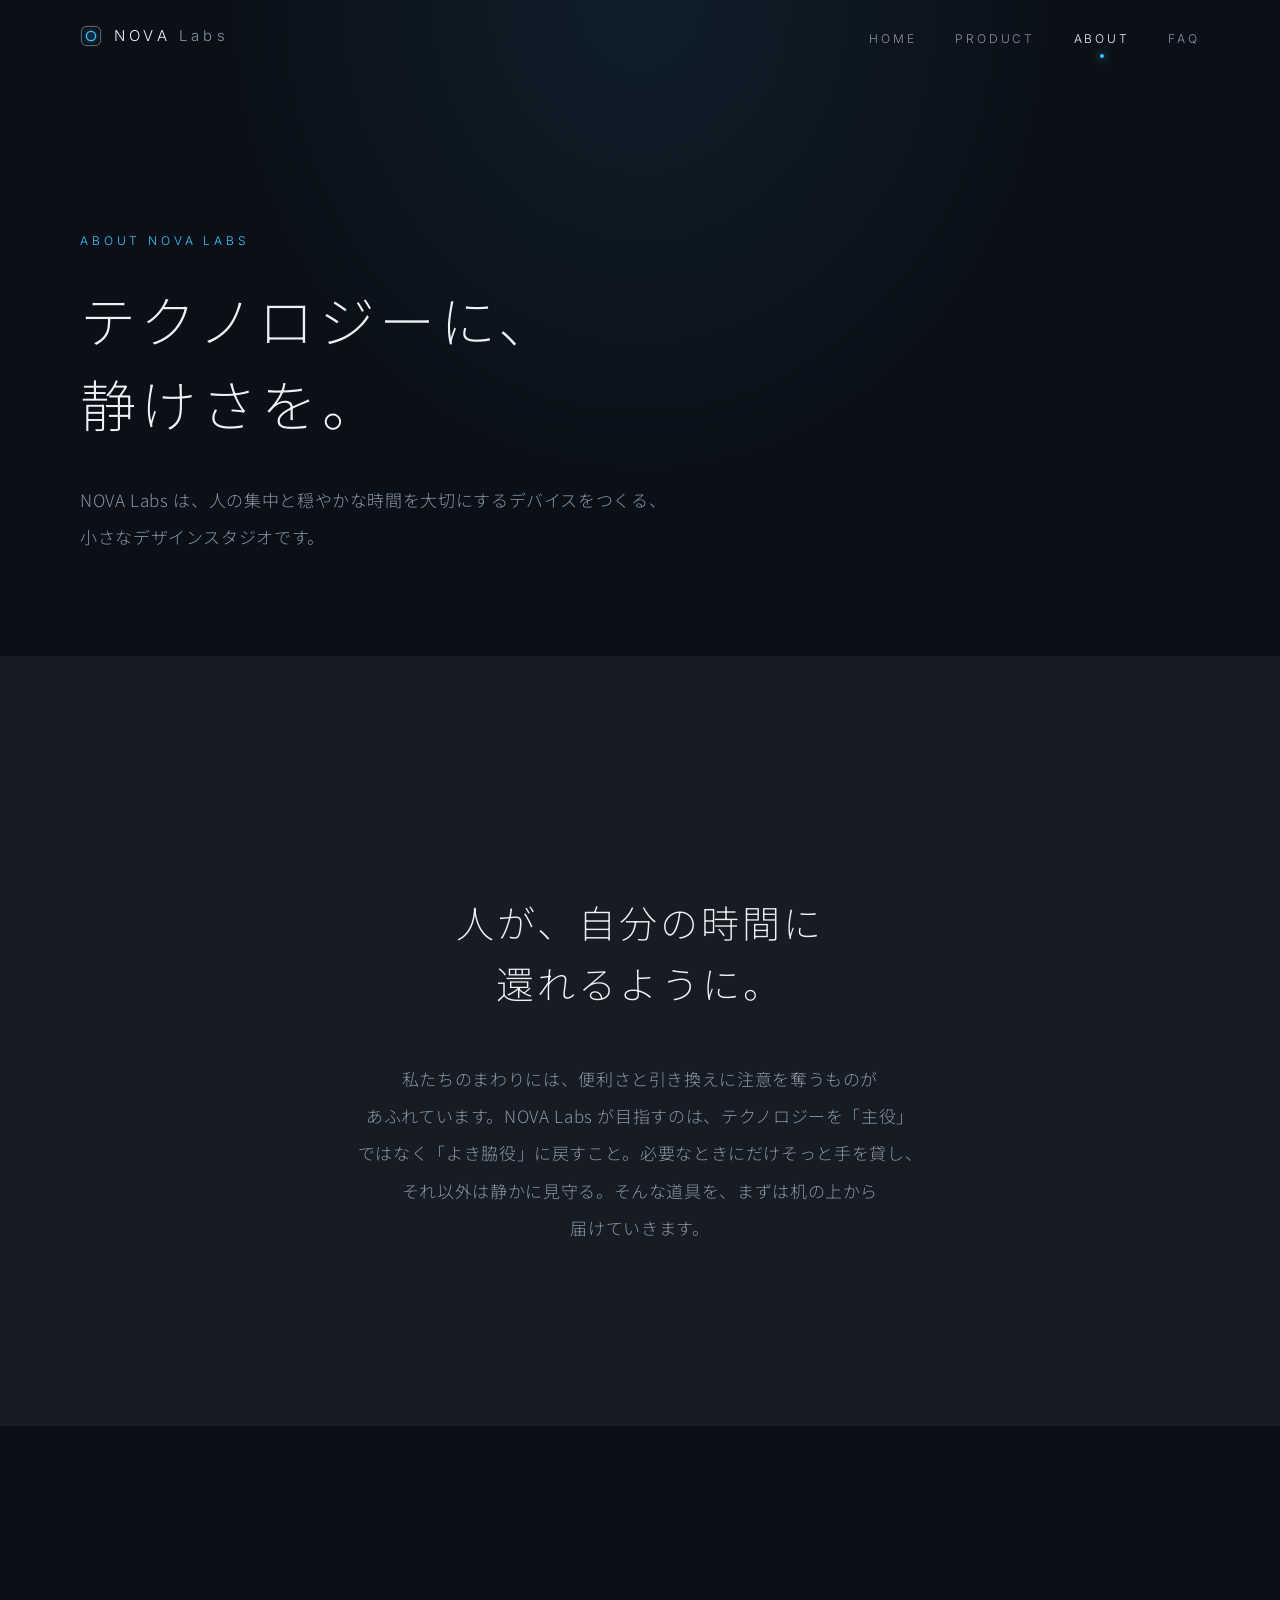
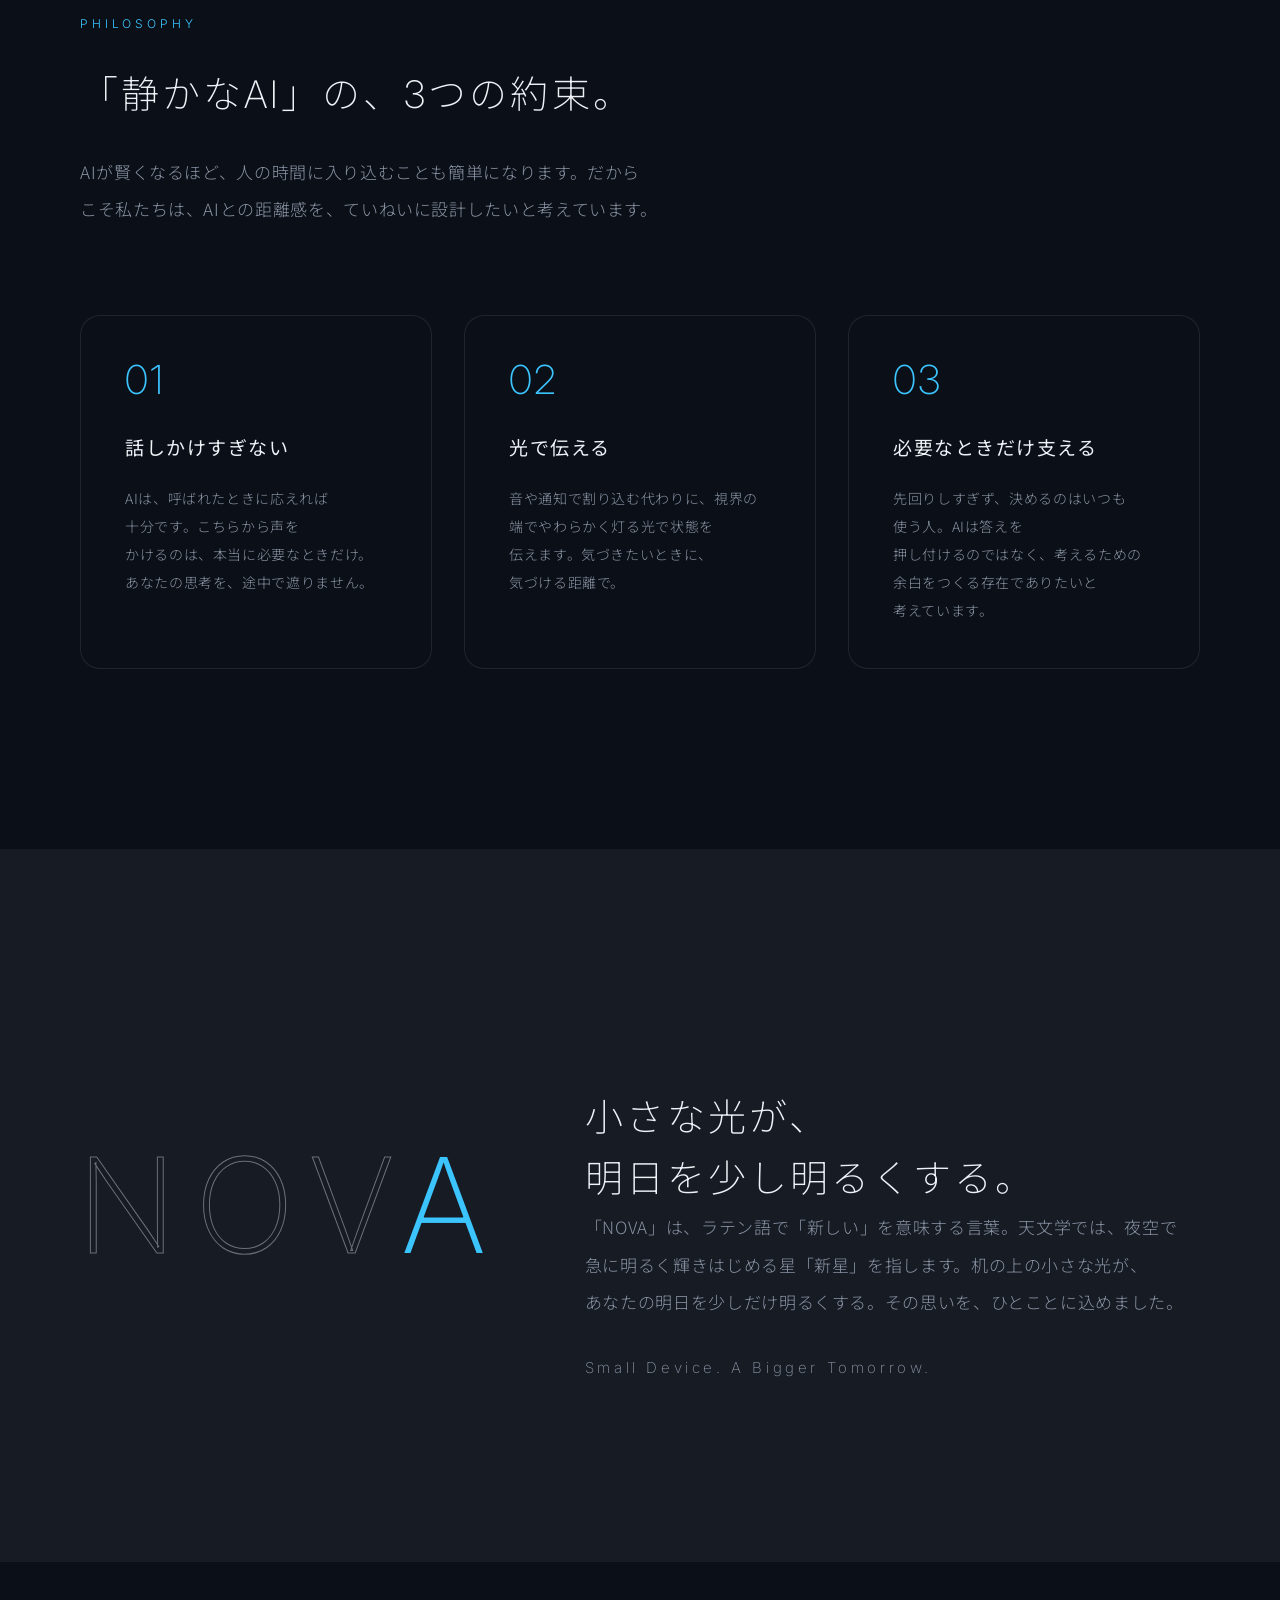
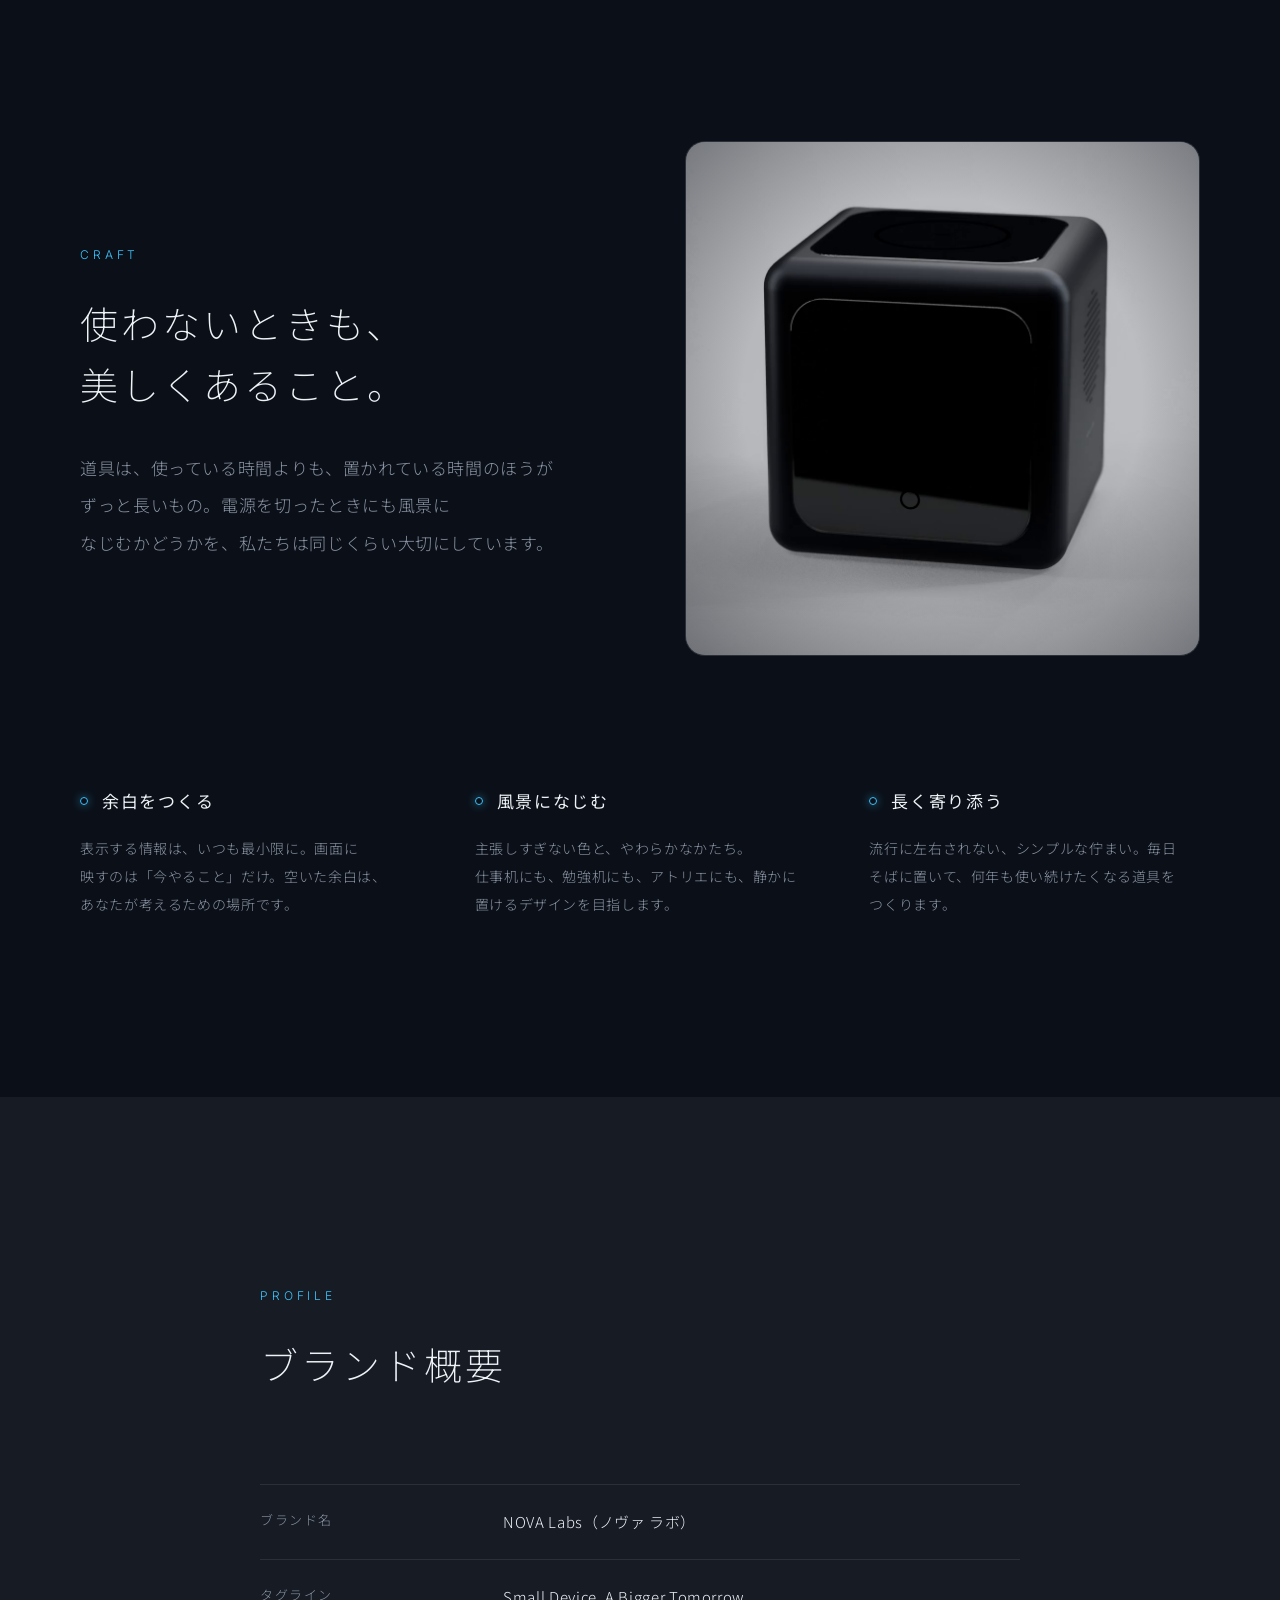
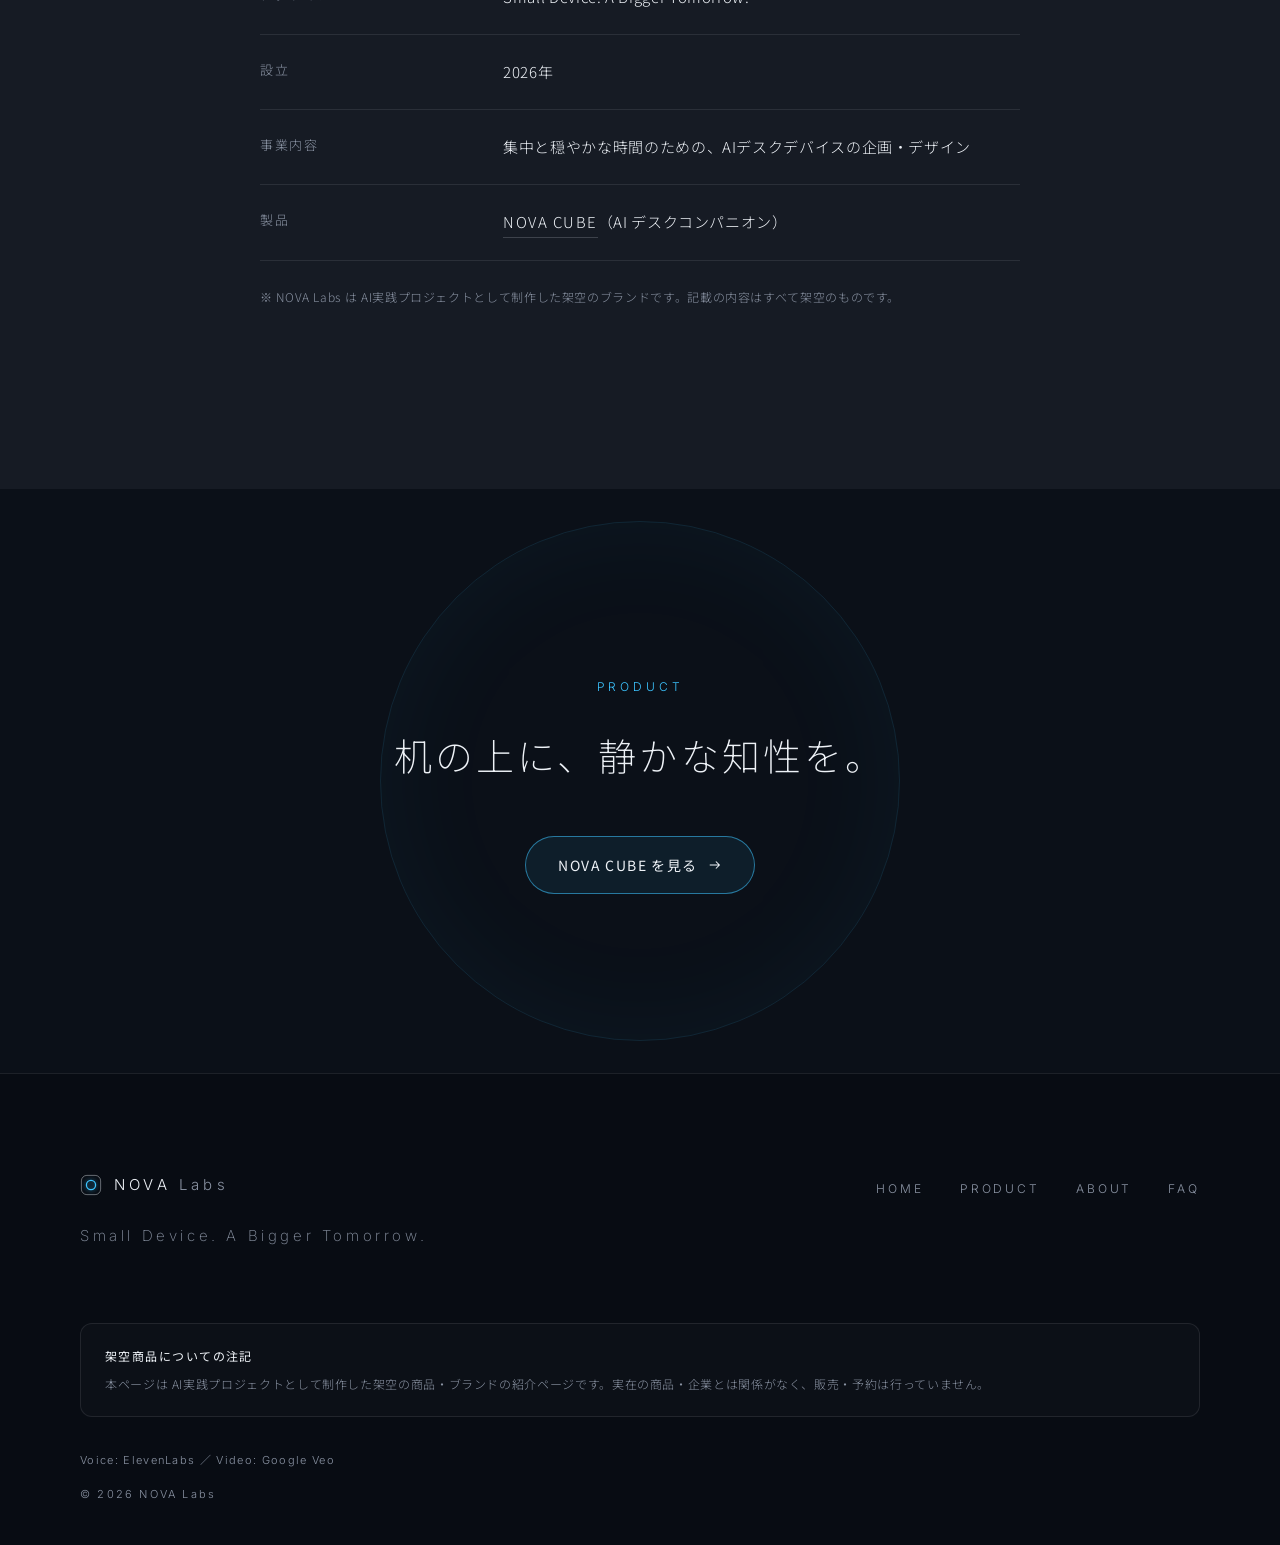
==== commit 9fc3b539: "トップページにPR動画を追加し、全ページのフッターにクレジットを記載 - videos/nova_cube_pr.mp4（20秒）をヒーロー画像の下に配置（自動再生なし・再生前は製品画像） - フッタ" ====
--- a/about.html
+++ b/about.html
@@ -5,6 +5,7 @@
   <meta name="viewport" content="width=device-width, initial-scale=1, viewport-fit=cover">
   <title>NOVA Labs について | NOVA Labs</title>
   <meta name="description" content="テクノロジーに、静けさを。NOVA Labs のミッションと、ものづくりの考え方。※AI実践プロジェクトとして制作した架空のブランドです。">
+  <meta name="robots" content="noindex">
   <meta name="theme-color" content="#0B1018">
   <meta property="og:type" content="website">
   <meta property="og:title" content="NOVA Labs について | NOVA Labs">
@@ -196,6 +197,7 @@
         </nav>
       </div>
       <p class="fiction-note"><strong>架空商品についての注記</strong>本ページは AI実践プロジェクトとして制作した架空の商品・ブランドの紹介ページです。実在の商品・企業とは関係がなく、販売・予約は行っていません。</p>
+      <p class="credit">Voice: ElevenLabs ／ Video: Google Veo</p>
       <p class="copyright">© 2026 NOVA Labs</p>
     </div>
   </footer>
--- a/css/style.css
+++ b/css/style.css
@@ -488,6 +488,17 @@
   pointer-events: none;
 }
 
+/* PR動画 */
+.hero-video { margin-top: clamp(64px, 9vw, 112px); }
+.hero-video .frame { aspect-ratio: 16 / 9; }
+.hero-video video {
+  display: block;
+  width: 100%;
+  height: 100%;
+  object-fit: cover;
+  background: var(--bg-sub);
+}
+
 .tagline-en {
   font-family: var(--font-head);
   font-weight: 200;
@@ -1137,6 +1148,15 @@
   letter-spacing: 0.12em;
 }
 
+.credit {
+  margin-top: 32px;
+  font-family: var(--font-head);
+  font-size: 11px;
+  letter-spacing: 0.12em;
+  color: var(--text-sub);
+}
+.credit + .copyright { margin-top: 12px; }
+
 .copyright {
   margin-top: 32px;
   font-family: var(--font-head);
